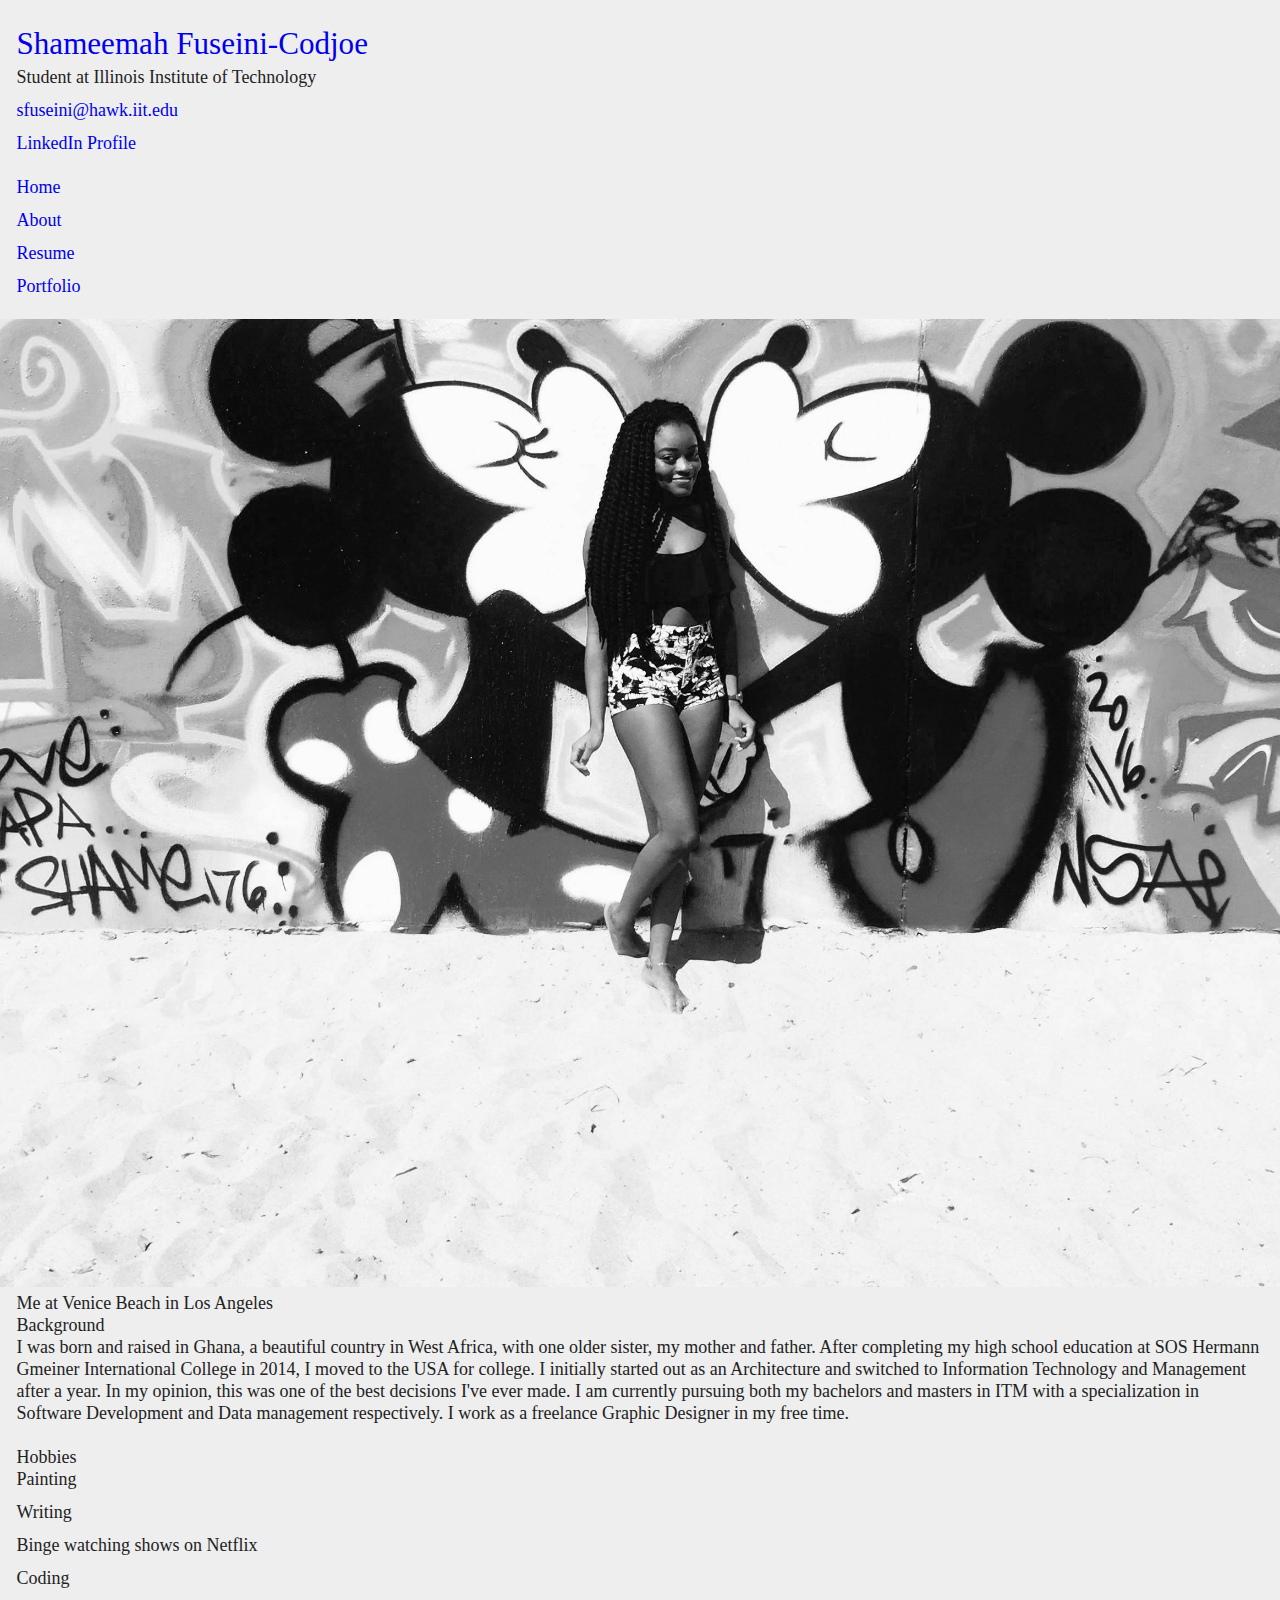
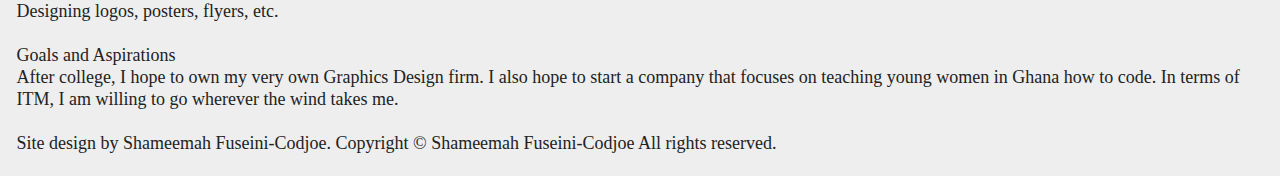
==== about/index.html @ 7e0b6be2 "Included <a> element on h1 elelement and added div for entire page" ====
<!DOCTYPE html>
<html lang="en">
  <head>
    <title>About</title>
    <meta charset="utf-8" />
    <meta name="viewport" content="width=device-width,initial-scale=1.0,shrink-to-fit=no" />
    <link rel="stylesheet" media="screen" href="/css/screen.css" />
  </head>
  
  <body>
    <div id="page">
      <header class="header">
        <!-- Contact info -->
        <section class="h-card">
          <h1 class="p-name"><a href="/index.html">Shameemah Fuseini-Codjoe</a></h1>
          <ul class="contact-information">
            <li id="school">Student at Illinois Institute of Technology</li>
            <li class="u-email"><a href="mailto:sfuseini@hawk.iit.edu">sfuseini@hawk.iit.edu</a></li>
            <li class="u-url"><a href="https://www.linkedin.com/in/shameemah-fuseini-codjoe">LinkedIn Profile</a></li>
          </ul>
        </section>
        <!-- Nav Bar -->
        <nav id="navbar">
          <ul>
            <li><a href="/about">Home</a></li>
            <li><a href="/about">About</a></li>
            <li><a href="/resume">Resume</a></li>
            <li><a href="/portfolio">Portfolio</a></li>
          </ul>
        </nav>
      </header>
        
      <main class="main">
        <figure id="mypicture">
          <img src="../img/shameemah-2345-30.jpg" alt="Shameemah Fuseini-Codjoe" />
          <figcaption>Me at Venice Beach in Los Angeles</figcaption>
        </figure>
  
        <section class="background">
          <h2>Background</h2>
          <p>
          I was born and raised in Ghana, a beautiful country in West Africa, with one older
          sister, my mother and father. After completing my high school education at SOS 
          Hermann Gmeiner International College in 2014, I moved to the USA for college. I 
          initially started out as an Architecture and switched to Information Technology 
          and Management after a year. In my opinion, this was one of the best decisions I've 
          ever made. I am currently pursuing both my bachelors and masters in ITM with a 
          specialization in Software Development and Data management respectively. I
          work as a freelance Graphic Designer in my free time. 
          </p>
        </section>
      
        <section class="hobbies">
          <h2>Hobbies</h2>
          <ul class="hobbylist">
            <li>Painting</li>
            <li>Writing</li>
            <li>Binge watching shows on Netflix</li>
            <li>Coding</li>
            <li>Designing logos, posters, flyers, etc.</li>
          </ul>
        </section>
    
        <section class="goals">
          <h2>Goals and Aspirations</h2>
          <p>
          After college, I hope to own my very own Graphics Design firm. I also hope to start
          a company that focuses on teaching young women in Ghana how to code. In terms of ITM,
          I am willing to go wherever the wind takes me.
          </p>
        </section>
      </main>
    
      <footer class="footer">
        Site design by Shameemah Fuseini-Codjoe.
        Copyright © Shameemah Fuseini-Codjoe All rights reserved.
      </footer>
    </div>
  </body>
</html>
---- css/screen.css ----
/* http://meyerweb.com/eric/tools/css/reset/
   v2.0 | 20110126
   License: none (public domain)
*/
/* stylelint-disable */
a,abbr,acronym,address,applet,article,aside,audio,b,big,blockquote,body,canvas,caption,center,cite,code,dd,del,details,dfn,div,dl,dt,em,embed,fieldset,figcaption,figure,footer,form,h1,h2,h3,h4,h5,h6,header,hgroup,html,i,iframe,img,ins,kbd,label,legend,li,mark,menu,nav,object,ol,output,p,pre,q,ruby,s,samp,section,small,span,strike,strong,sub,summary,sup,table,tbody,td,tfoot,th,thead,time,tr,tt,u,ul,var,video{margin:0;padding:0;border:0;font:inherit;vertical-align:baseline}article,aside,details,figcaption,figure,footer,header,hgroup,main,menu,nav,section{display:block}html{line-height:1}body{line-height:inherit}ol,ul{list-style:none}blockquote,q{quotes:none}blockquote:after,blockquote:before,q:after,q:before{content:'';content:none}table{border-collapse:collapse;border-spacing:0}
/* stylelint-enable */

/* ===== BASE STYLES ===== */

/* Setting type to a minor third modular scale - 4:3
http://www.modularscale.com/?18&px&1.2&web&text */

html {
  font-size: 1.125em;  /* 18px */
  line-height: 1.222em;  /* 22px @ 18px = 1.2222 */
  color: #222;
  background-color: #EEE;
  padding: 1.222em 0.916em; /* 16.5px */
}

h1 {
  font-size: 1.728em; /*31.104px/18px */
  line-height: 1.415em;  /* 44px @ 31.104px = 1.415em */
}

p,
ul {
  padding-bottom: 1.222em;  /* 22px */
}

li {
  padding-bottom: 0.611em; /* 11px @ 18px */
}

li:last-child {
  padding-bottom: 0;
}

a {
  text-decoration: none;
}

img {
  max-width: 100%;
}

/* ===== LAYOUT STYLES ===== */
#mypicture {
  margin-left: -1.222em;
  margin-right: -1.222em;
}

#mypicture figcaption {
  padding-left: 1.222em;
  padding-right: 1.222em;
}

/* ===== MODULAR STYLES ===== */
#mypicture {
  display: block;
}


/* ===== STATE STYLES ===== */
@media screen and (min-width: 545px) {

}
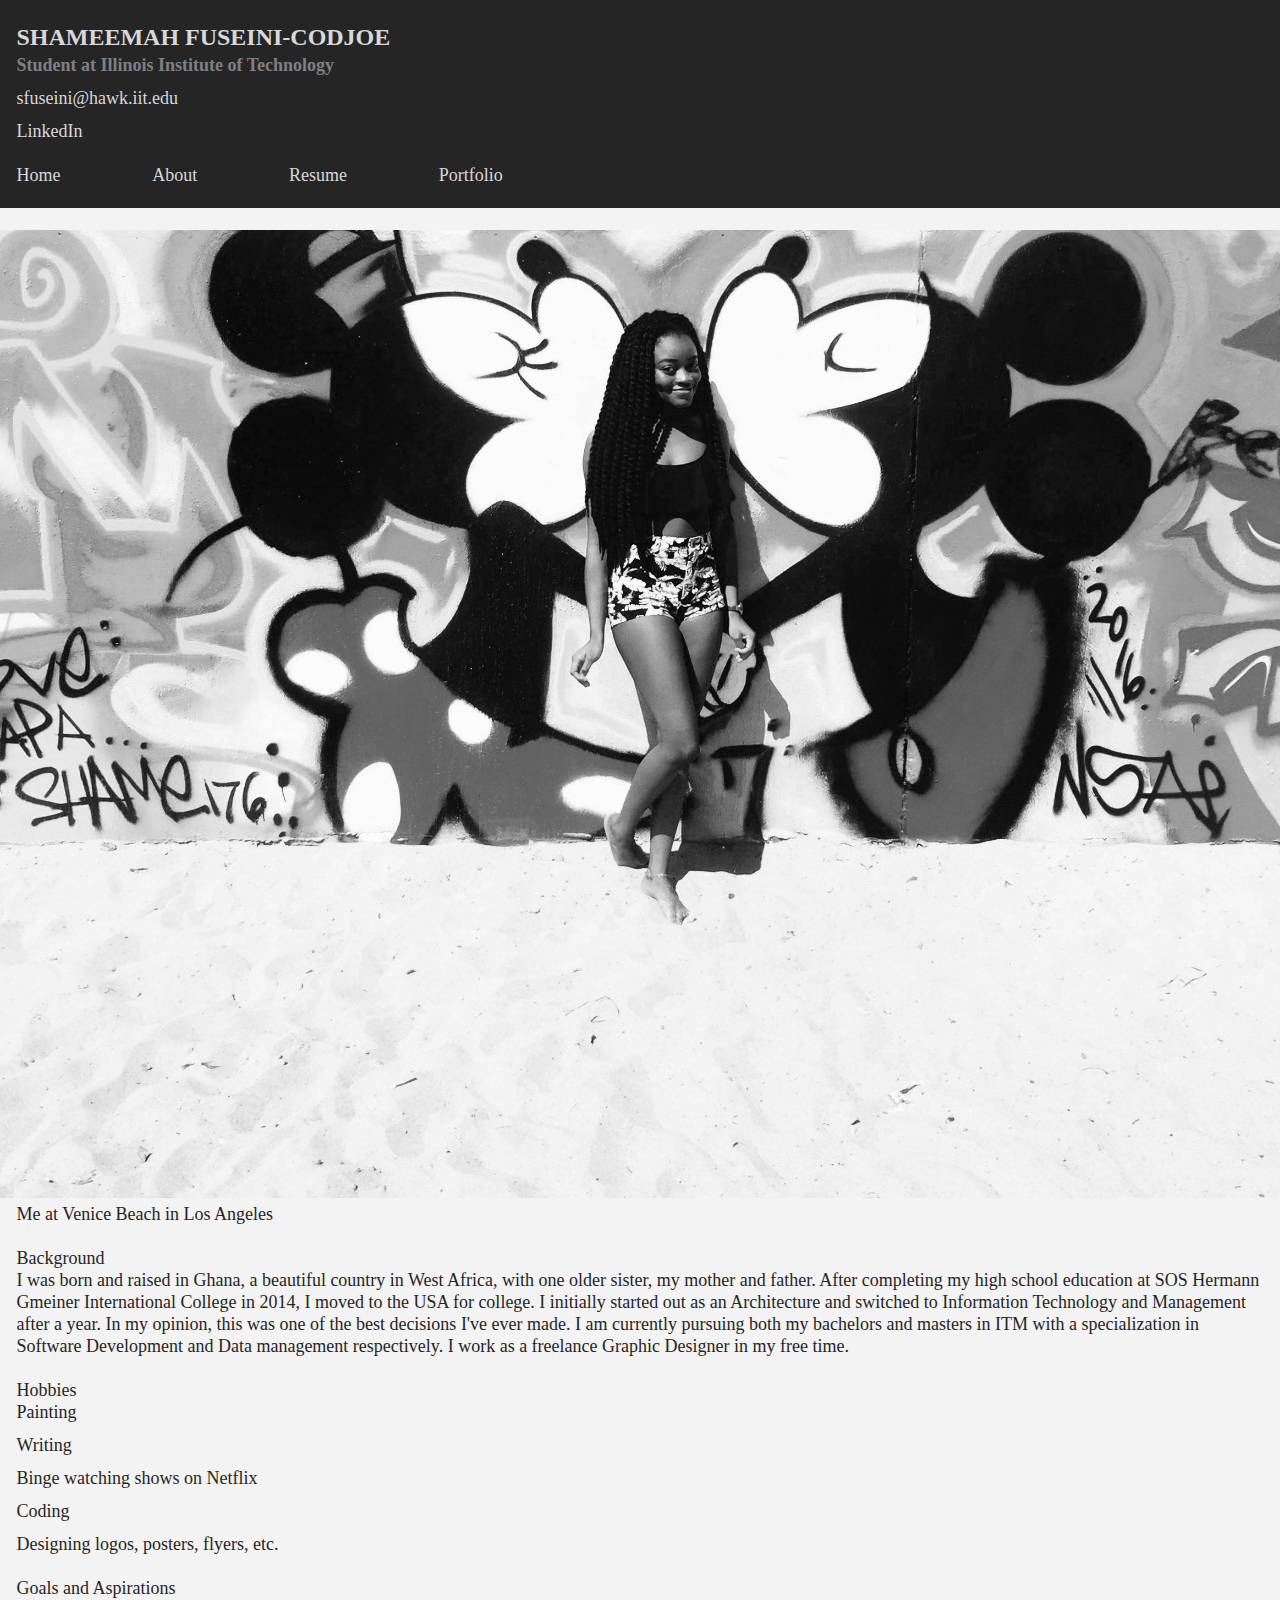
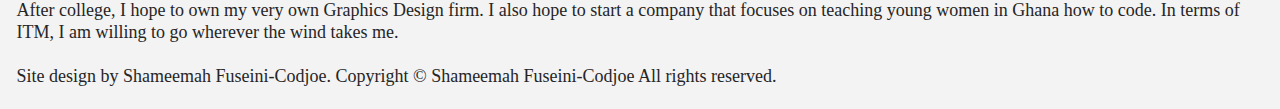
==== commit b589966e: "Changed linkedin label" ====
--- a/about/index.html
+++ b/about/index.html
@@ -16,14 +16,14 @@
           <ul class="contact-information">
             <li id="school">Student at Illinois Institute of Technology</li>
             <li class="u-email"><a href="mailto:sfuseini@hawk.iit.edu">sfuseini@hawk.iit.edu</a></li>
-            <li class="u-url"><a href="https://www.linkedin.com/in/shameemah-fuseini-codjoe">LinkedIn Profile</a></li>
+            <li class="u-url"><a href="https://www.linkedin.com/in/shameemah-fuseini-codjoe">LinkedIn</a></li>
           </ul>
         </section>
         <!-- Nav Bar -->
         <nav id="navbar">
           <ul>
             <li><a href="/about">Home</a></li>
-            <li><a href="/about">About</a></li>
+            <li id="active"><a href="/about">About</a></li>
             <li><a href="/resume">Resume</a></li>
             <li><a href="/portfolio">Portfolio</a></li>
           </ul>
--- a/css/screen.css
+++ b/css/screen.css
@@ -14,14 +14,16 @@
 html {
   font-size: 1.125em;  /* 18px */
   line-height: 1.222em;  /* 22px @ 18px = 1.2222 */
-  color: #222;
-  background-color: #EEE;
-  padding: 1.222em 0.916em; /* 16.5px */
+  color: #262526;
+  background-color: #f3f3f3;
+  font-family: "Calibri", sanserif;
 }
 
 h1 {
-  font-size: 1.728em; /*31.104px/18px */
-  line-height: 1.415em;  /* 44px @ 31.104px = 1.415em */
+  font-size: 1.333em; /*23.994px/18px */
+  line-height: 1.333em;  /* 31.984 @ 23.994px */
+  text-transform: uppercase;
+  font-weight: bold;
 }
 
 p,
@@ -39,13 +41,26 @@
 
 a {
   text-decoration: none;
+  color: #d7d8da;
 }
 
 img {
   max-width: 100%;
 }
 
+header {
+  background-color: #262526;
+}
+
+figure {
+  padding: 1.222em 0;
+}
+
+
 /* ===== LAYOUT STYLES ===== */
+#page {
+  padding: 1.222em 0.916em; /* 16.5px */
+}
 #mypicture {
   margin-left: -1.222em;
   margin-right: -1.222em;
@@ -56,9 +71,41 @@
   padding-right: 1.222em;
 }
 
+header {
+  margin: 0 -1.222em;
+  margin-top: -1.222em;
+  padding: 1.222em;
+  padding-bottom: 0;
+}
+
 /* ===== MODULAR STYLES ===== */
 #mypicture {
   display: block;
+}
+
+h1 a {
+  color: #d7d8da;
+}
+
+header li {
+  color: #7f8084;
+}
+
+#school {
+  font-weight: bold;
+}
+
+a:hover {
+  color: #f3f3f3;
+}
+
+#navbar ul li {
+  display: inline;
+  padding-right: 7%;
+}
+
+#navbar ul li:last-child {
+  padding-right:0;
 }
 
 
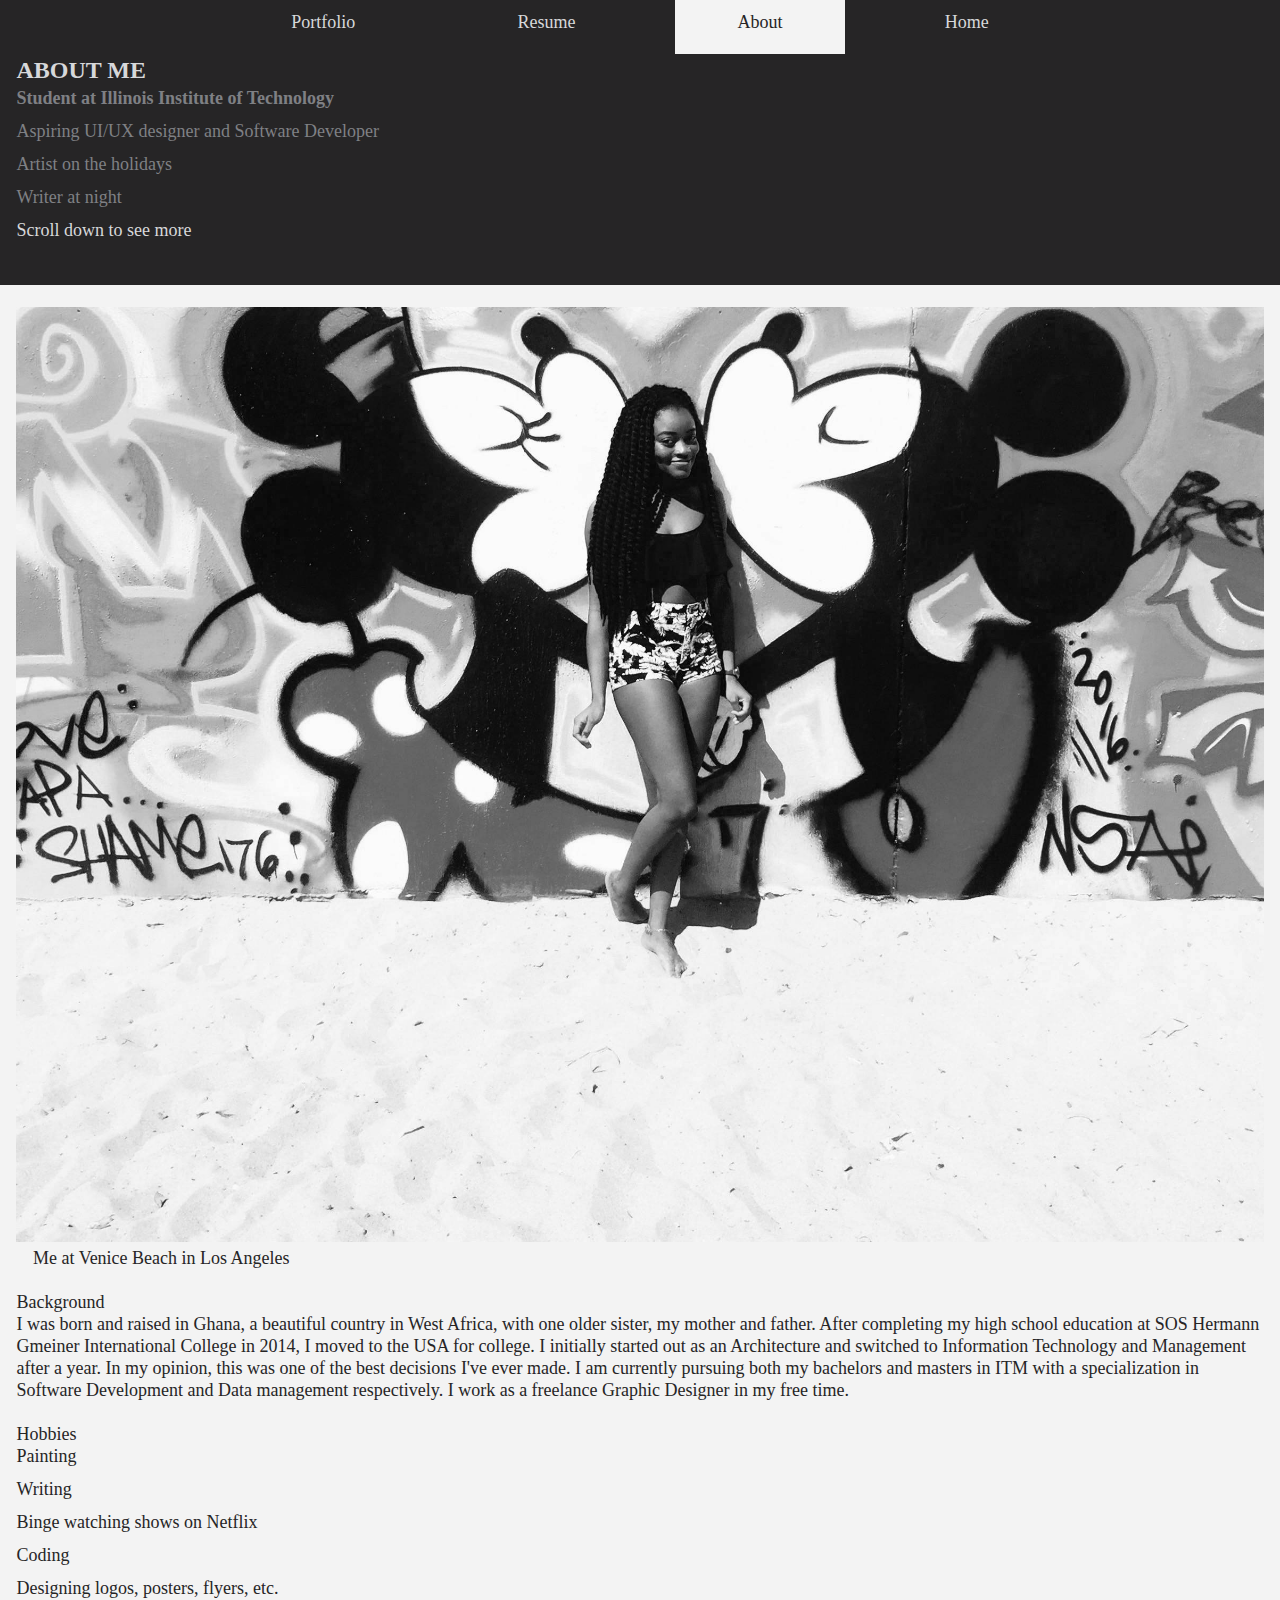
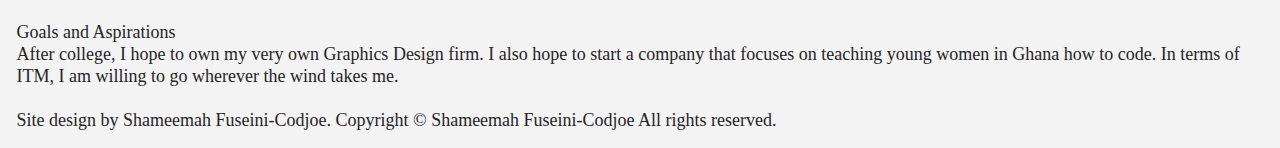
==== commit 29a06f02: "Included anchor tag for scroll and added IDs and classes" ====
--- a/about/index.html
+++ b/about/index.html
@@ -10,29 +10,31 @@
   <body>
     <div id="page">
       <header class="header">
+      <!-- Nav Bar -->
+        <nav id="navbar">
+          <ul>
+          	<li><a href="/portfolio">Portfolio</a></li>
+          	<li><a href="/resume">Resume</a></li>
+          	<li id="active"><a href="/about">About</a></li>
+            <li><a href="/about">Home</a></li>
+          </ul>
+        </nav>
         <!-- Contact info -->
-        <section class="h-card">
-          <h1 class="p-name"><a href="/index.html">Shameemah Fuseini-Codjoe</a></h1>
-          <ul class="contact-information">
+        <section class="bio">
+          <h1><a href="/about">About Me</a></h1>
+          <ul class="shortbio">
             <li id="school">Student at Illinois Institute of Technology</li>
-            <li class="u-email"><a href="mailto:sfuseini@hawk.iit.edu">sfuseini@hawk.iit.edu</a></li>
-            <li class="u-url"><a href="https://www.linkedin.com/in/shameemah-fuseini-codjoe">LinkedIn</a></li>
+            <li class="summary">Aspiring UI/UX designer and Software Developer</li>
+            <li class="summary">Artist on the holidays</li>
+            <li class="summary">Writer at night</li>
+            <li id="scroll"><a href="#scrolldown">Scroll down to see more</a></li>
           </ul>
         </section>
-        <!-- Nav Bar -->
-        <nav id="navbar">
-          <ul>
-            <li><a href="/about">Home</a></li>
-            <li id="active"><a href="/about">About</a></li>
-            <li><a href="/resume">Resume</a></li>
-            <li><a href="/portfolio">Portfolio</a></li>
-          </ul>
-        </nav>
       </header>
         
       <main class="main">
         <figure id="mypicture">
-          <img src="../img/shameemah-2345-30.jpg" alt="Shameemah Fuseini-Codjoe" />
+          <img id="scrolldown" src="../img/shameemah-2345-30.jpg" alt="Shameemah Fuseini-Codjoe" />
           <figcaption>Me at Venice Beach in Los Angeles</figcaption>
         </figure>
   
--- a/css/screen.css
+++ b/css/screen.css
@@ -16,7 +16,7 @@
   line-height: 1.222em;  /* 22px @ 18px = 1.2222 */
   color: #262526;
   background-color: #f3f3f3;
-  font-family: "Calibri", sanserif;
+  font-family: Tahoma, sanserif;
 }
 
 h1 {
@@ -35,9 +35,6 @@
   padding-bottom: 0.611em; /* 11px @ 18px */
 }
 
-li:last-child {
-  padding-bottom: 0;
-}
 
 a {
   text-decoration: none;
@@ -61,20 +58,21 @@
 #page {
   padding: 1.222em 0.916em; /* 16.5px */
 }
+
 #mypicture {
-  margin-left: -1.222em;
-  margin-right: -1.222em;
+  margin-left: -0.916em;
+  margin-right: -0.916em;
 }
 
 #mypicture figcaption {
-  padding-left: 1.222em;
-  padding-right: 1.222em;
+  padding-left: 0.916em;
+  padding-right: 0.916em;
 }
 
 header {
-  margin: 0 -1.222em;
+  margin: 0 -0.916em;
   margin-top: -1.222em;
-  padding: 1.222em;
+  padding: 0.916em;
   padding-bottom: 0;
 }
 
@@ -83,13 +81,18 @@
   display: block;
 }
 
-h1 a {
-  color: #d7d8da;
-}
-
 header li {
   color: #7f8084;
 }
+
+li:last-child {
+  padding-bottom: 0;
+}
+
+header li:last-child {
+  margin-bottom: 1.22em;;
+}
+
 
 #school {
   font-weight: bold;
@@ -100,16 +103,45 @@
 }
 
 #navbar ul li {
-  display: inline;
-  padding-right: 7%;
+  display: block;
+  padding: 0.916em;
+  margin: -0.916em;
 }
 
-#navbar ul li:last-child {
-  padding-right:0;
+#active {
+  background-color: #d7d8da;
 }
 
+#active a {
+  color: #262526;
+}
 
 /* ===== STATE STYLES ===== */
-@media screen and (min-width: 545px) {
+@media screen and (min-width: 768px) {
+  #page {
+    padding: 0.916em;
+  }
 
+  header {
+    padding-bottom: -1.222em;
+  }
+
+  #mypicture {
+    padding-left: 0.916em;
+    padding-right: 0.916em;
+  }
+
+  #navbar ul {
+    text-align: center;
+  }
+
+  #navbar ul li {
+    display: inline;
+    padding: 1.222em 5%;
+    margin: 0.916em;
+  }
+
+  #active {
+    background-color: #f3f3f3;
+  }
 }
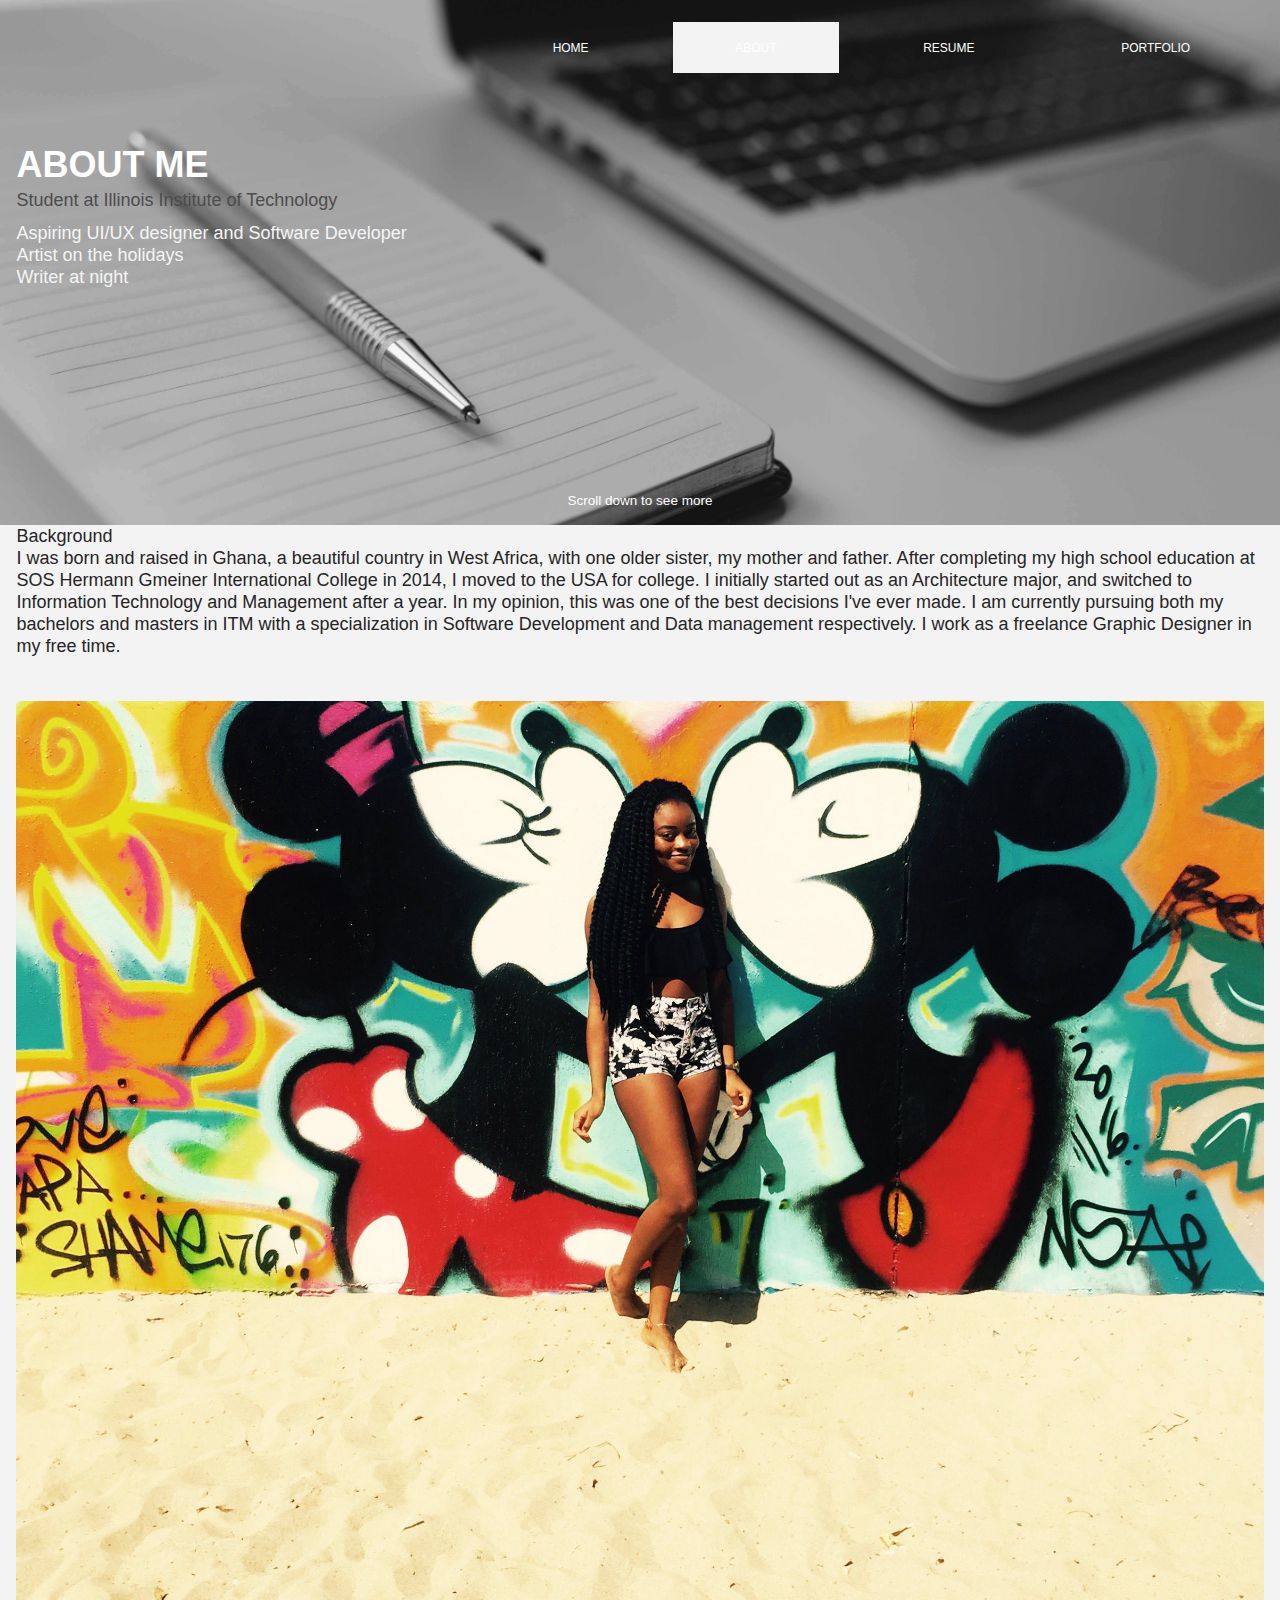
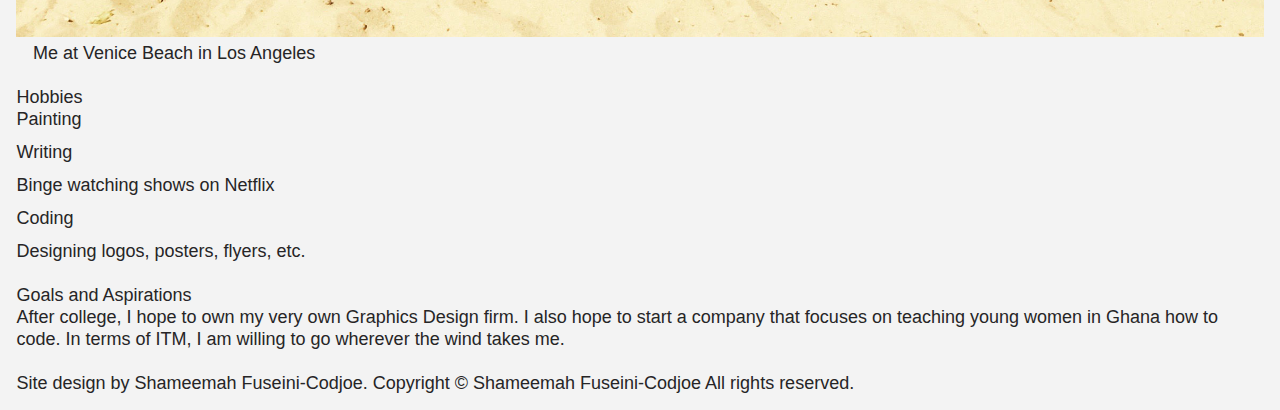
==== commit aab28d14: "Made some structural changes to text" ====
--- a/about/index.html
+++ b/about/index.html
@@ -1,7 +1,7 @@
 <!DOCTYPE html>
 <html lang="en">
   <head>
-    <title>About</title>
+    <title>Shameemah: About</title>
     <meta charset="utf-8" />
     <meta name="viewport" content="width=device-width,initial-scale=1.0,shrink-to-fit=no" />
     <link rel="stylesheet" media="screen" href="/css/screen.css" />
@@ -32,25 +32,25 @@
         </section>
       </header>
         
-      <main class="main">
-        <figure id="mypicture">
-          <img id="scrolldown" src="../img/shameemah-2345-30.jpg" alt="Shameemah Fuseini-Codjoe" />
-          <figcaption>Me at Venice Beach in Los Angeles</figcaption>
-        </figure>
-  
+      <main id="scrolldown" class="main">
         <section class="background">
           <h2>Background</h2>
           <p>
           I was born and raised in Ghana, a beautiful country in West Africa, with one older
           sister, my mother and father. After completing my high school education at SOS 
           Hermann Gmeiner International College in 2014, I moved to the USA for college. I 
-          initially started out as an Architecture and switched to Information Technology 
+          initially started out as an Architecture major, and switched to Information Technology 
           and Management after a year. In my opinion, this was one of the best decisions I've 
           ever made. I am currently pursuing both my bachelors and masters in ITM with a 
           specialization in Software Development and Data management respectively. I
           work as a freelance Graphic Designer in my free time. 
           </p>
         </section>
+        
+        <figure id="mypicture">
+          <img src="../img/me-2345-20.jpg" alt="Shameemah Fuseini-Codjoe" />
+          <figcaption>Me at Venice Beach in Los Angeles</figcaption>
+        </figure>
       
         <section class="hobbies">
           <h2>Hobbies</h2>
--- a/css/screen.css
+++ b/css/screen.css
@@ -16,14 +16,15 @@
   line-height: 1.222em;  /* 22px @ 18px = 1.2222 */
   color: #262526;
   background-color: #f3f3f3;
-  font-family: Tahoma, sanserif;
+  font-family: Gotham, sans-serif;
+  font-weight: 100;
 }
 
 h1 {
-  font-size: 1.333em; /*23.994px/18px */
+  font-size: 2em; /*23.994px/18px */
   line-height: 1.333em;  /* 31.984 @ 23.994px */
   text-transform: uppercase;
-  font-weight: bold;
+  font-weight: 550;
 }
 
 p,
@@ -38,7 +39,7 @@
 
 a {
   text-decoration: none;
-  color: #d7d8da;
+  color: #fff;
 }
 
 img {
@@ -46,7 +47,10 @@
 }
 
 header {
-  background-color: #262526;
+  background: url(../img/headerphoto-5472-50.jpg) #262526;
+  background-size: auto 100%;
+  background-repeat: no-repeat;
+  text-align: left;
 }
 
 figure {
@@ -73,7 +77,16 @@
   margin: 0 -0.916em;
   margin-top: -1.222em;
   padding: 0.916em;
-  padding-bottom: 0;
+  padding-bottom: 4em;
+}
+
+#navbar ul li {
+  display: inline;
+  float: right;
+  padding: 0.916em;
+  padding-left: 1.832em;
+  margin: -0.458em;
+  font-size: 0.6666em; /* 12px @ 18px */
 }
 
 /* ===== MODULAR STYLES ===== */
@@ -82,7 +95,7 @@
 }
 
 header li {
-  color: #7f8084;
+  color: #f5f5f5;
 }
 
 li:last-child {
@@ -95,29 +108,45 @@
 
 
 #school {
-  font-weight: bold;
+  color: #4c4c4c;
 }
 
-a:hover {
-  color: #f3f3f3;
+nav a:hover {
+  color: #000;
+  text-decoration: underline;
+  
 }
 
 #navbar ul li {
-  display: block;
-  padding: 0.916em;
-  margin: -0.916em;
+  text-transform: uppercase;
 }
 
-#active {
-  background-color: #d7d8da;
+.bio {
+  padding-top: 6em;
 }
 
-#active a {
-  color: #262526;
+.summary {
+  margin-bottom: -0.611em;
+}
+
+#scroll {
+  padding-top: 15em;
+  margin-bottom: -6em;
+  font-size: 0.75em;
+  text-align: center;
 }
 
 /* ===== STATE STYLES ===== */
+@media screen and (min-width: 703px) {
+  header {
+    background-size: 100% 100%;
+  }
+}
 @media screen and (min-width: 768px) {
+  header {
+    background-size: 100% auto;
+  }
+  
   #page {
     padding: 0.916em;
   }
@@ -144,4 +173,4 @@
   #active {
     background-color: #f3f3f3;
   }
-}
+}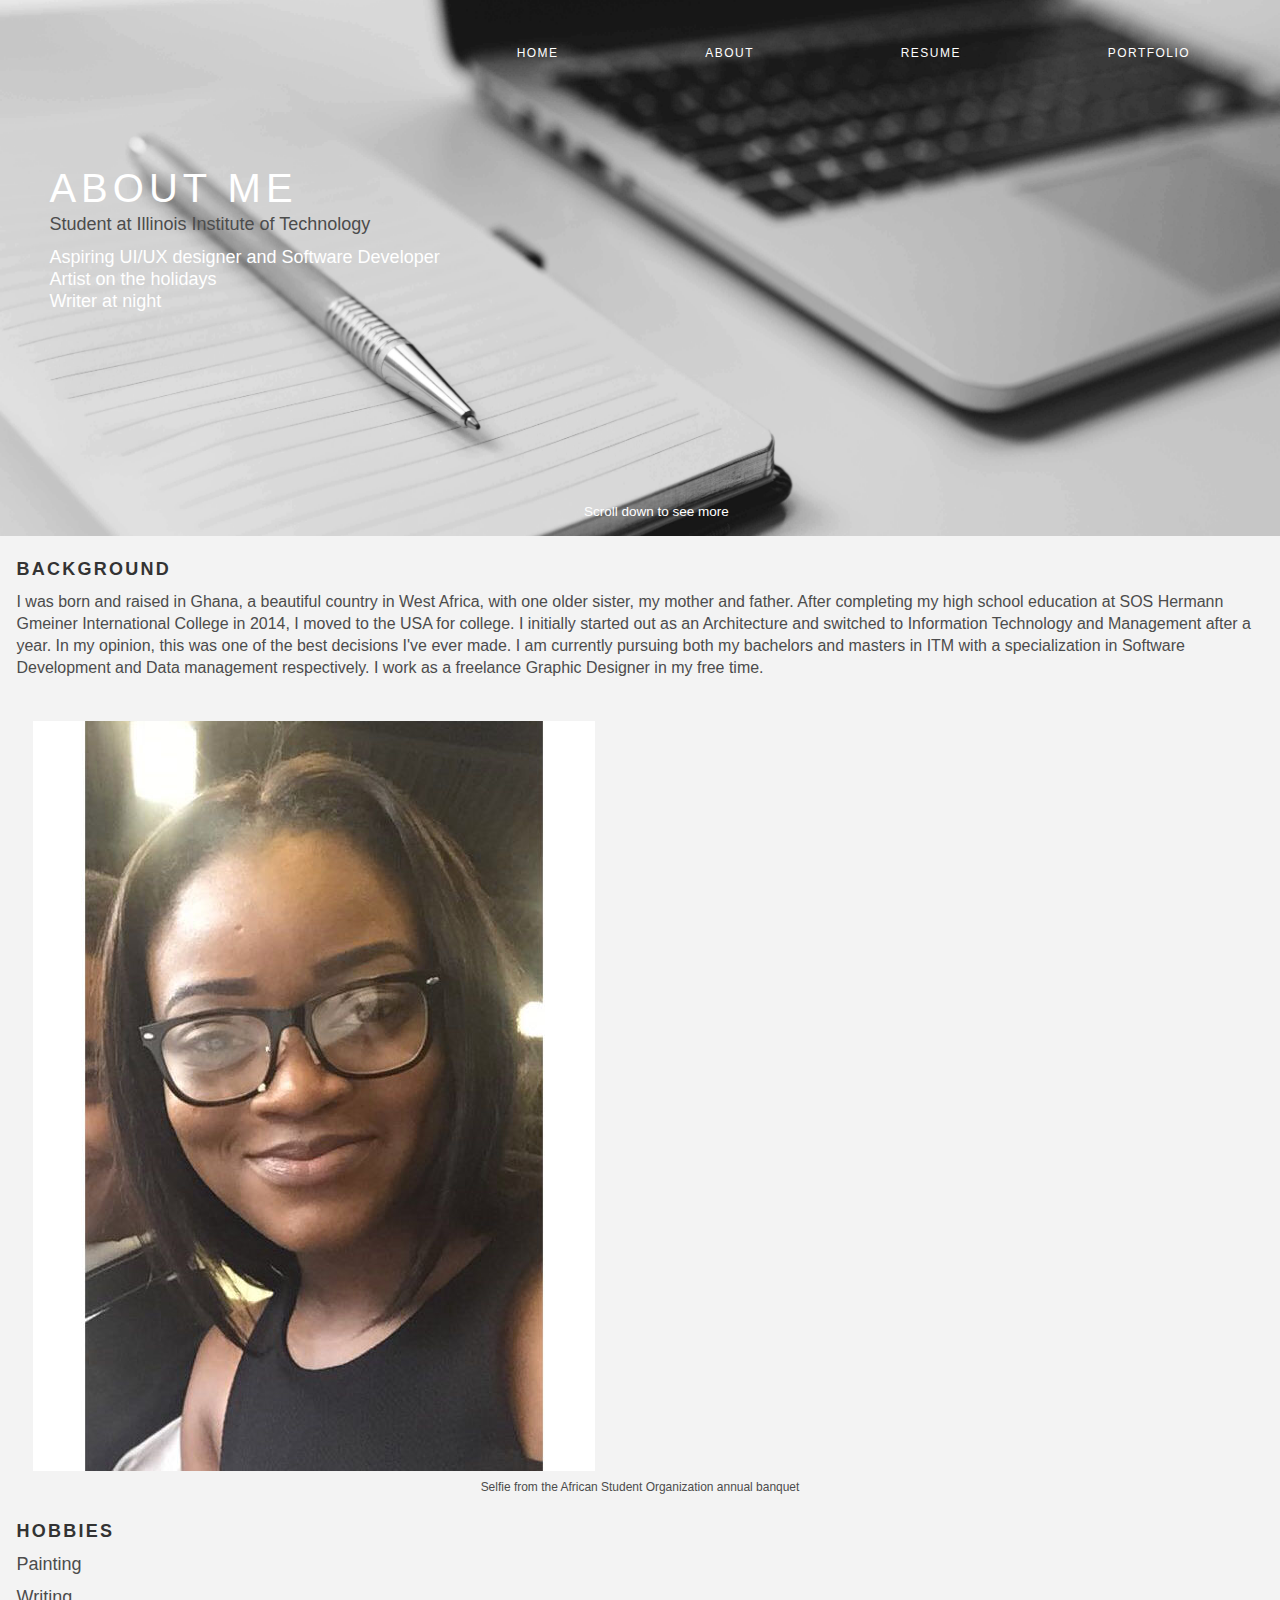
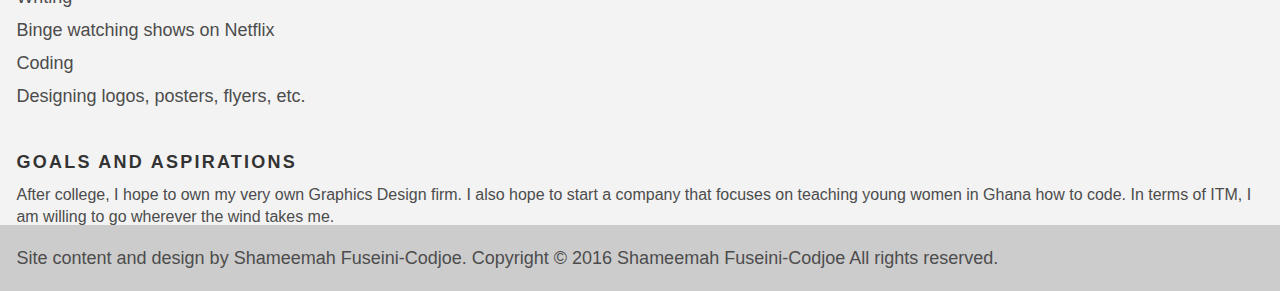
==== commit 431f84ae: "Changed photo" ====
--- a/about/index.html
+++ b/about/index.html
@@ -16,7 +16,7 @@
           	<li><a href="/portfolio">Portfolio</a></li>
           	<li><a href="/resume">Resume</a></li>
           	<li id="active"><a href="/about">About</a></li>
-            <li><a href="/about">Home</a></li>
+            <li><a href="/index.html">Home</a></li>
           </ul>
         </nav>
         <!-- Contact info -->
@@ -39,7 +39,7 @@
           I was born and raised in Ghana, a beautiful country in West Africa, with one older
           sister, my mother and father. After completing my high school education at SOS 
           Hermann Gmeiner International College in 2014, I moved to the USA for college. I 
-          initially started out as an Architecture major, and switched to Information Technology 
+          initially started out as an Architecture and switched to Information Technology 
           and Management after a year. In my opinion, this was one of the best decisions I've 
           ever made. I am currently pursuing both my bachelors and masters in ITM with a 
           specialization in Software Development and Data management respectively. I
@@ -48,8 +48,8 @@
         </section>
         
         <figure id="mypicture">
-          <img src="../img/me-2345-20.jpg" alt="Shameemah Fuseini-Codjoe" />
-          <figcaption>Me at Venice Beach in Los Angeles</figcaption>
+          <img src="../img/professional-750-0.jpg" alt="Shameemah Fuseini-Codjoe" />
+          <figcaption>Selfie from the African Student Organization annual banquet</figcaption>
         </figure>
       
         <section class="hobbies">
@@ -74,8 +74,8 @@
       </main>
     
       <footer class="footer">
-        Site design by Shameemah Fuseini-Codjoe.
-        Copyright © Shameemah Fuseini-Codjoe All rights reserved.
+        Site content and design by Shameemah Fuseini-Codjoe.
+        Copyright © 2016 Shameemah Fuseini-Codjoe All rights reserved.
       </footer>
     </div>
   </body>
--- a/css/screen.css
+++ b/css/screen.css
@@ -14,17 +14,34 @@
 html {
   font-size: 1.125em;  /* 18px */
   line-height: 1.222em;  /* 22px @ 18px = 1.2222 */
-  color: #262526;
+  color: #4c4c4c;
   background-color: #f3f3f3;
   font-family: Gotham, sans-serif;
   font-weight: 100;
 }
 
 h1 {
-  font-size: 2em; /*23.994px/18px */
-  line-height: 1.333em;  /* 31.984 @ 23.994px */
+  font-size: 2em; /*36px/18px */
+  line-height: 1.222em;  /* 44 @ 36px */
+  letter-spacing: 0.125em;
   text-transform: uppercase;
-  font-weight: 550;
+  font-weight: 500;
+}
+
+h2 {
+  padding: 0.611em 0;
+  letter-spacing: 0.125em;
+  text-transform: uppercase;
+  font-weight: 600;
+  color: #333333;
+}
+
+p {
+  font-size: 0.888em;
+}
+
+h2:first-child {
+  padding-top: 1.222em;
 }
 
 p,
@@ -48,29 +65,32 @@
 
 header {
   background: url(../img/headerphoto-5472-50.jpg) #262526;
-  background-size: auto 100%;
+  background-size: cover;
+  -webkit-background-size: cover;
+  -moz-background-size: cover;
+  -o-background-size: cover;
   background-repeat: no-repeat;
   text-align: left;
 }
 
 figure {
-  padding: 1.222em 0;
+  padding-top: 1.222em;
 }
 
+footer {
+  margin: -1.222em -0.916em;
+  padding: 1.222em 0.916em;
+  background-color: #cccccc;
+}
 
 /* ===== LAYOUT STYLES ===== */
 #page {
   padding: 1.222em 0.916em; /* 16.5px */
 }
 
-#mypicture {
-  margin-left: -0.916em;
-  margin-right: -0.916em;
-}
-
 #mypicture figcaption {
-  padding-left: 0.916em;
-  padding-right: 0.916em;
+  text-align: center;
+  font-size: 0.666em;
 }
 
 header {
@@ -112,17 +132,17 @@
 }
 
 nav a:hover {
-  color: #000;
   text-decoration: underline;
   
 }
 
 #navbar ul li {
   text-transform: uppercase;
+  letter-spacing: 0.125em;
 }
 
 .bio {
-  padding-top: 6em;
+  padding-top: 7em;
 }
 
 .summary {
@@ -130,29 +150,32 @@
 }
 
 #scroll {
-  padding-top: 15em;
+  padding-top: 14em;
   margin-bottom: -6em;
   font-size: 0.75em;
   text-align: center;
 }
 
 /* ===== STATE STYLES ===== */
-@media screen and (min-width: 703px) {
-  header {
-    background-size: 100% 100%;
-  }
-}
 @media screen and (min-width: 768px) {
-  header {
-    background-size: 100% auto;
-  }
-  
-  #page {
-    padding: 0.916em;
-  }
 
   header {
     padding-bottom: -1.222em;
+    background: url(../img/headerphoto-5472-50-brighter.jpg) #262526;
+    background-size: cover;
+    -webkit-background-size: cover;
+    -moz-background-size: cover;
+    -o-background-size: cover;
+    background-repeat: no-repeat;
+  }
+  
+  h1 {
+    font-size: 2.222em;
+  }
+  
+  .bio {
+  padding-left: 1.832em;
+  padding-top: 7em;
   }
 
   #mypicture {
@@ -160,17 +183,12 @@
     padding-right: 0.916em;
   }
 
-  #navbar ul {
-    text-align: center;
-  }
-
   #navbar ul li {
-    display: inline;
     padding: 1.222em 5%;
     margin: 0.916em;
   }
 
-  #active {
-    background-color: #f3f3f3;
+  header li {
+    color: #ffffff;
   }
 }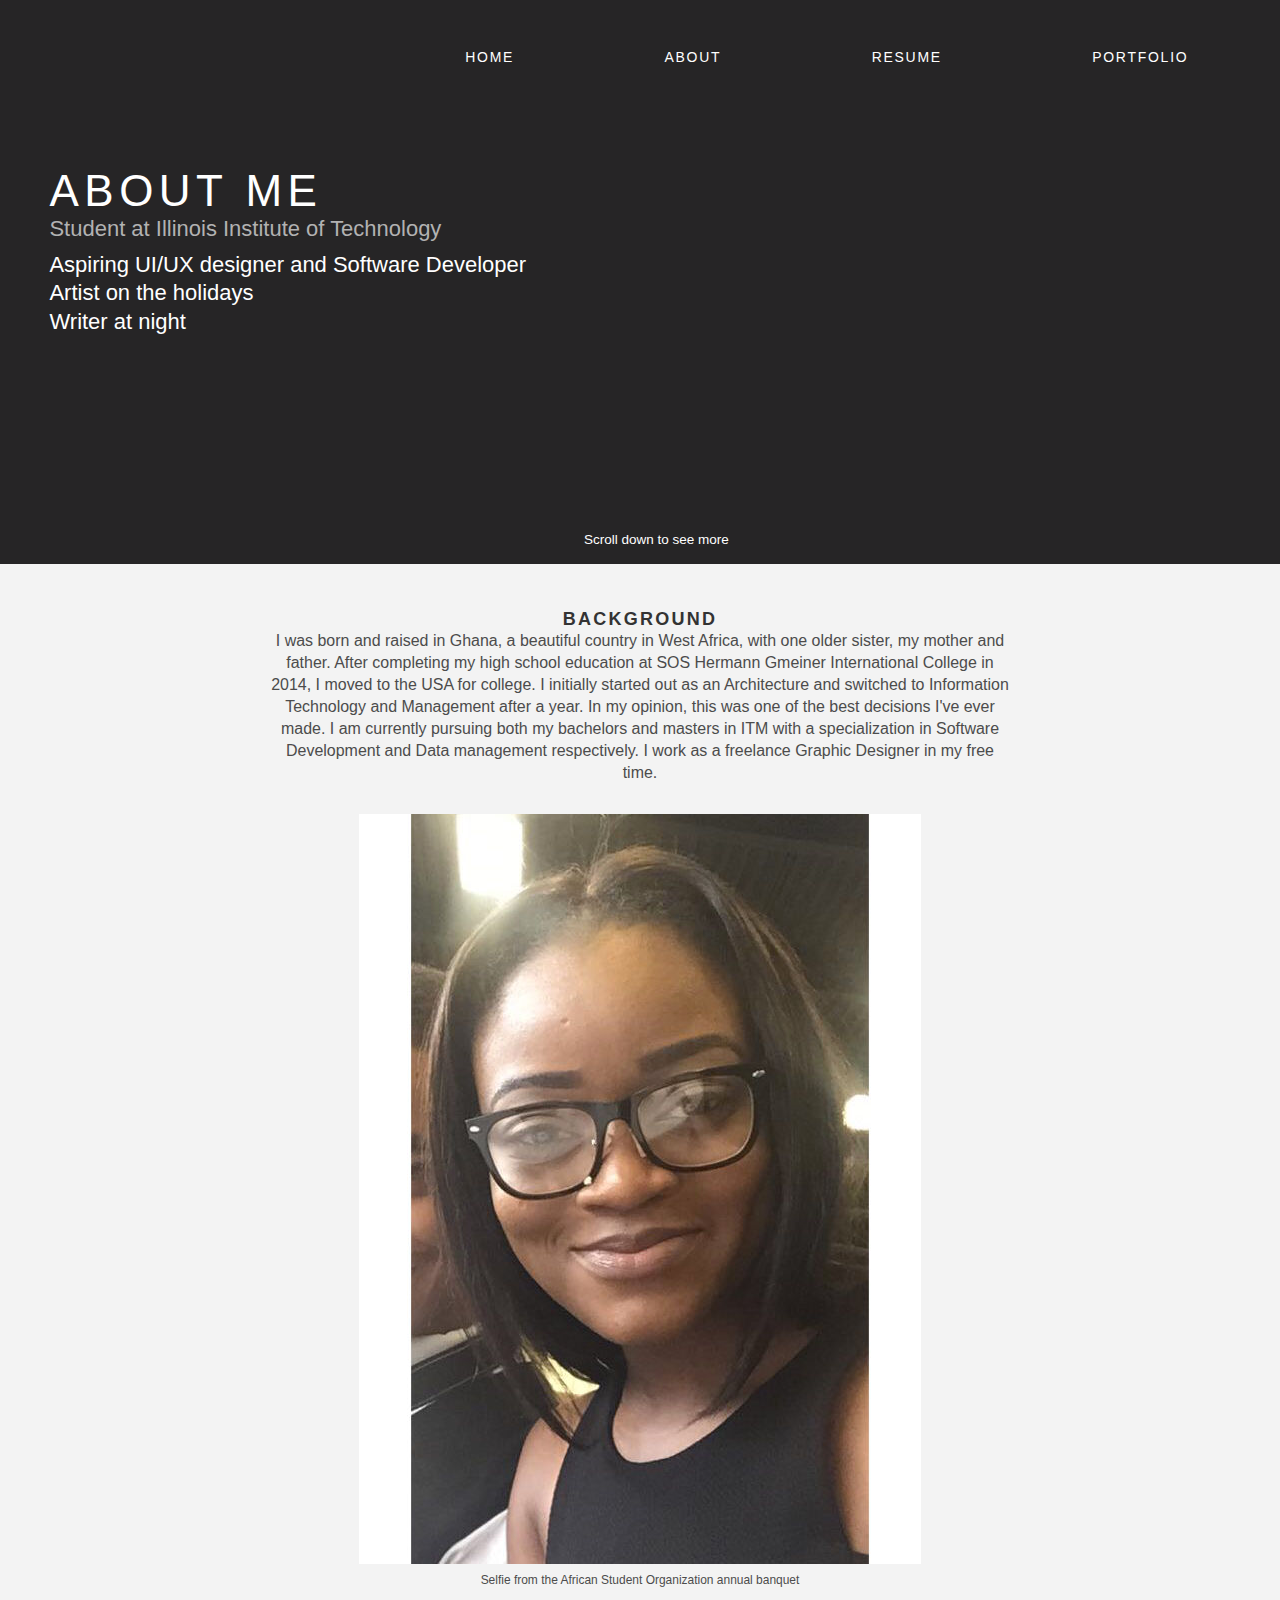
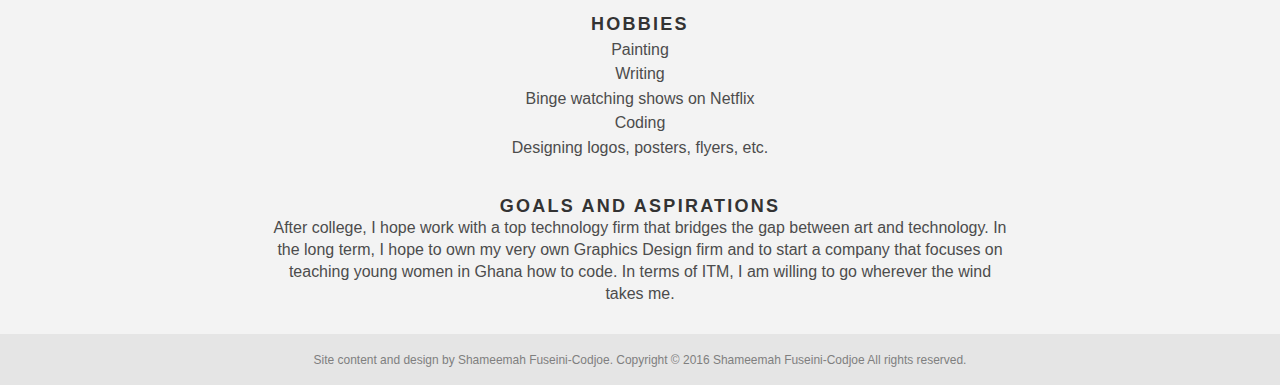
==== commit 03d78765: "Fixed tabbing issues" ====
--- a/about/index.html
+++ b/about/index.html
@@ -66,7 +66,7 @@
         <section class="goals">
           <h2>Goals and Aspirations</h2>
           <p>
-          After college, I hope to own my very own Graphics Design firm. I also hope to start
+          After college, I hope work with a top technology firm that bridges the gap between art and technology. In the long term, I hope to own my very own Graphics Design firm and to start
           a company that focuses on teaching young women in Ghana how to code. In terms of ITM,
           I am willing to go wherever the wind takes me.
           </p>
--- a/css/screen.css
+++ b/css/screen.css
@@ -29,7 +29,7 @@
 }
 
 h2 {
-  padding: 0.611em 0;
+  padding-top: 0.611em;
   letter-spacing: 0.125em;
   text-transform: uppercase;
   font-weight: 600;
@@ -64,7 +64,7 @@
 }
 
 header {
-  background: url(../img/headerphoto-5472-50.jpg) #262526;
+  background: url(../img/headerphoto1-3284-30.jpg) #262526;
   background-size: cover;
   -webkit-background-size: cover;
   -moz-background-size: cover;
@@ -74,13 +74,15 @@
 }
 
 figure {
-  padding-top: 1.222em;
+  padding-top: 0.6111em;
 }
 
 footer {
-  margin: -1.222em -0.916em;
+  margin: -2em -1.4em;
   padding: 1.222em 0.916em;
-  background-color: #cccccc;
+  background-color: #e5e5e5;
+  color: #7f7f7f;
+  font-size: 0.666em;
 }
 
 /* ===== LAYOUT STYLES ===== */
@@ -106,7 +108,11 @@
   padding: 0.916em;
   padding-left: 1.832em;
   margin: -0.458em;
-  font-size: 0.6666em; /* 12px @ 18px */
+  font-size: 0.5555em; /* 12px @ 18px */
+}
+
+.goals {
+  padding-bottom: 0.6111em;
 }
 
 /* ===== MODULAR STYLES ===== */
@@ -128,7 +134,7 @@
 
 
 #school {
-  color: #4c4c4c;
+  color: #b2b2b2;
 }
 
 nav a:hover {
@@ -142,7 +148,7 @@
 }
 
 .bio {
-  padding-top: 7em;
+  padding-top: 9em;
 }
 
 .summary {
@@ -156,12 +162,47 @@
   text-align: center;
 }
 
+.hobbies h2{
+  padding-bottom: 0.6111em;
+}
+
+.hobbies li {
+  font-size: 0.888em;
+  margin-top: -0.458em;
+  margin-bottom: -0.458em;
+}
+
+#github {
+  color: #4c4c4c;
+}
+
+#github:hover {
+  text-decoration: underline;
+}
+
+#quote1 {
+  font-style: italic;
+}
+
+#quote2 {
+  font-style: italic;
+}
+
 /* ===== STATE STYLES ===== */
+@media screen and (min-width: 360px) {
+  #navbar ul li {
+  font-size: 0.666em; /* 12px @ 18px */
+  }
+  }
+  
 @media screen and (min-width: 768px) {
 
+  main {
+    margin: 1.222em 1.832em;
+  }
   header {
     padding-bottom: -1.222em;
-    background: url(../img/headerphoto-5472-50-brighter.jpg) #262526;
+    background: url(../img/headerphoto1-3284-30-brighter.jpg) #262526;
     background-size: cover;
     -webkit-background-size: cover;
     -moz-background-size: cover;
@@ -178,11 +219,6 @@
   padding-top: 7em;
   }
 
-  #mypicture {
-    padding-left: 0.916em;
-    padding-right: 0.916em;
-  }
-
   #navbar ul li {
     padding: 1.222em 5%;
     margin: 0.916em;
@@ -191,4 +227,37 @@
   header li {
     color: #ffffff;
   }
+  
+  footer {
+   padding: 1.222em 1.832em;
+  }
+}
+
+@media screen and (min-width: 1024px) {
+  main {
+    margin: 1.222em 14em;
+    text-align: center;
+  }
+  
+  h1 {
+  font-size: 2.444em; /*44px/18px */
+  }
+  
+  #navbar ul li {
+    font-size: 0.777em; /* 14px @ 18px */
+  }
+  
+  .summary {
+    font-size: 1.222em;
+    margin-bottom: -0.3055em;;
+  }
+  
+  #school {
+    font-size: 1.222em;
+  }
+
+  footer {
+    text-align: center;
+  }
+  
 }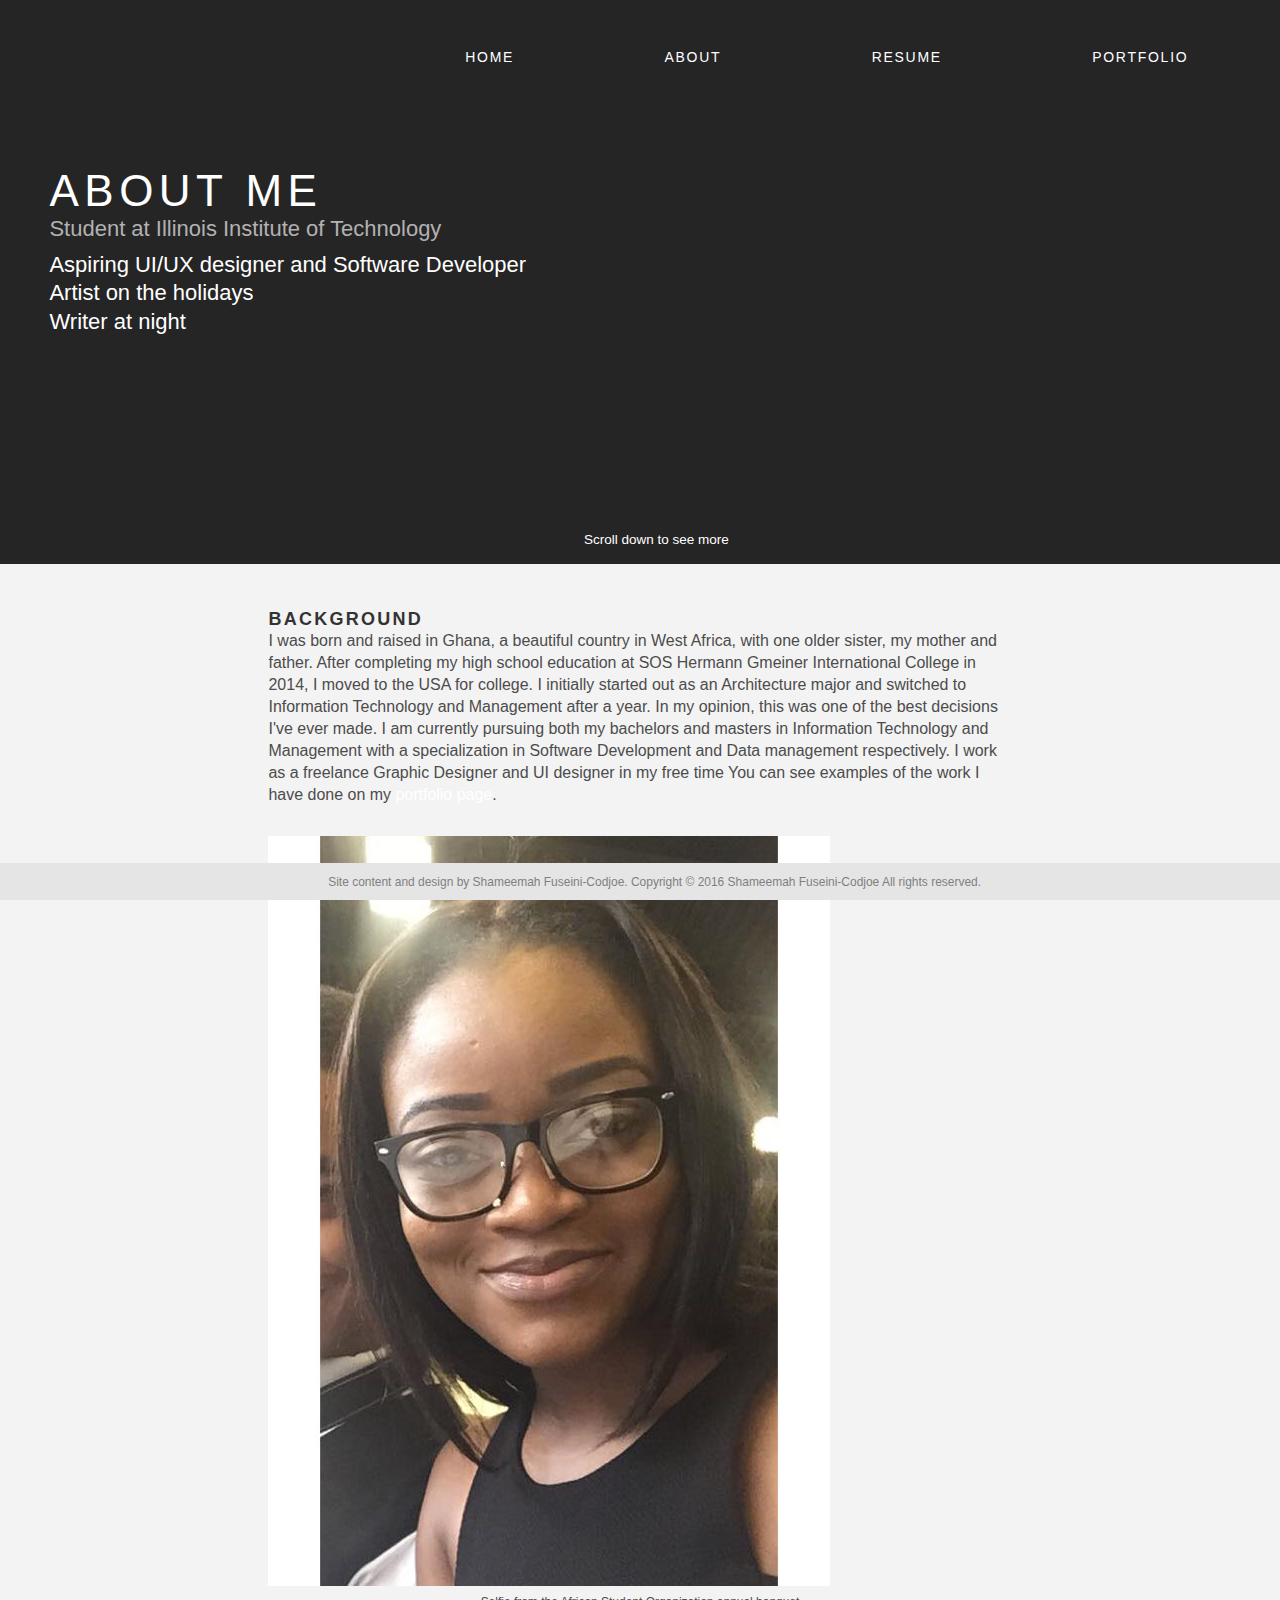
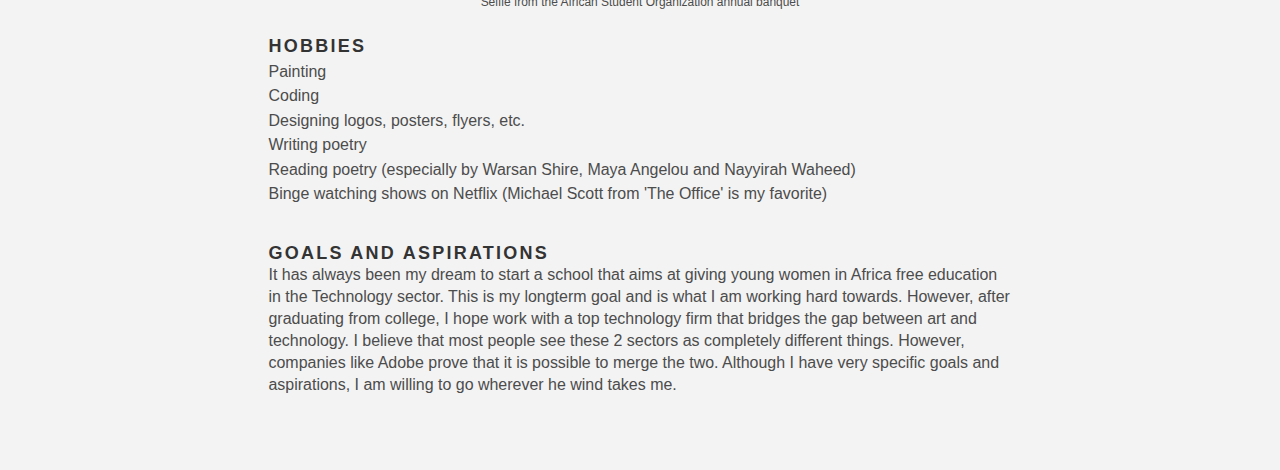
==== commit af0462fe: "Included more content and correct tabbing issues" ====
--- a/about/index.html
+++ b/about/index.html
@@ -13,9 +13,9 @@
       <!-- Nav Bar -->
         <nav id="navbar">
           <ul>
-          	<li><a href="/portfolio">Portfolio</a></li>
-          	<li><a href="/resume">Resume</a></li>
-          	<li id="active"><a href="/about">About</a></li>
+            <li><a href="/portfolio">Portfolio</a></li>
+            <li><a href="/resume">Resume</a></li>
+            <li id="active"><a href="/about">About</a></li>
             <li><a href="/index.html">Home</a></li>
           </ul>
         </nav>
@@ -39,11 +39,12 @@
           I was born and raised in Ghana, a beautiful country in West Africa, with one older
           sister, my mother and father. After completing my high school education at SOS 
           Hermann Gmeiner International College in 2014, I moved to the USA for college. I 
-          initially started out as an Architecture and switched to Information Technology 
+          initially started out as an Architecture major and switched to Information Technology 
           and Management after a year. In my opinion, this was one of the best decisions I've 
-          ever made. I am currently pursuing both my bachelors and masters in ITM with a 
+          ever made. I am currently pursuing both my bachelors and masters in Information Technology 
+          and Management with a 
           specialization in Software Development and Data management respectively. I
-          work as a freelance Graphic Designer in my free time. 
+          work as a freelance Graphic Designer and UI designer in my free time You can see examples of the work I have done on my <a class="socialmedia" href="/portfolio">portfolio page</a>. 
           </p>
         </section>
         
@@ -56,19 +57,18 @@
           <h2>Hobbies</h2>
           <ul class="hobbylist">
             <li>Painting</li>
-            <li>Writing</li>
-            <li>Binge watching shows on Netflix</li>
             <li>Coding</li>
             <li>Designing logos, posters, flyers, etc.</li>
+            <li>Writing poetry</li>
+            <li>Reading poetry (especially by Warsan Shire, Maya Angelou and Nayyirah Waheed)</li>
+            <li>Binge watching shows on Netflix (Michael Scott from 'The Office' is my favorite)</li>
           </ul>
         </section>
     
         <section class="goals">
           <h2>Goals and Aspirations</h2>
           <p>
-          After college, I hope work with a top technology firm that bridges the gap between art and technology. In the long term, I hope to own my very own Graphics Design firm and to start
-          a company that focuses on teaching young women in Ghana how to code. In terms of ITM,
-          I am willing to go wherever the wind takes me.
+          It has always been my dream to start a school that aims at giving young women in Africa free education in the Technology sector. This is my longterm goal and is what I am working hard towards. However, after graduating from college, I hope work with a top technology firm that bridges the gap between art and technology. I believe that most people see these 2 sectors as completely different things. However, companies like Adobe prove that it is possible to merge the two. Although I have very specific goals and aspirations, I am willing to go wherever he wind takes me.
           </p>
         </section>
       </main>
--- a/css/screen.css
+++ b/css/screen.css
@@ -26,9 +26,11 @@
   letter-spacing: 0.125em;
   text-transform: uppercase;
   font-weight: 500;
-}
-
-h2 {
+  color: #fff;
+}
+
+h2,
+h3 {
   padding-top: 0.611em;
   letter-spacing: 0.125em;
   text-transform: uppercase;
@@ -36,11 +38,17 @@
   color: #333333;
 }
 
+h4 {
+  color: #49311c;
+  font-weight: 500;
+}
+
 p {
   font-size: 0.888em;
 }
 
-h2:first-child {
+h2:first-child,
+h3:first-child {
   padding-top: 1.222em;
 }
 
@@ -78,11 +86,14 @@
 }
 
 footer {
-  margin: -2em -1.4em;
-  padding: 1.222em 0.916em;
+  padding: 0.611em 1.222em;
   background-color: #e5e5e5;
   color: #7f7f7f;
   font-size: 0.666em;
+  position: fixed;
+  bottom: 0;
+  left: 0;
+  right: 0;
 }
 
 /* ===== LAYOUT STYLES ===== */
@@ -92,7 +103,6 @@
 
 #mypicture figcaption {
   text-align: center;
-  font-size: 0.666em;
 }
 
 header {
@@ -103,12 +113,11 @@
 }
 
 #navbar ul li {
-  display: inline;
+  display: inline-block;
   float: right;
   padding: 0.916em;
   padding-left: 1.832em;
   margin: -0.458em;
-  font-size: 0.5555em; /* 12px @ 18px */
 }
 
 .goals {
@@ -120,6 +129,10 @@
   display: block;
 }
 
+#mypicture figcaption {
+  font-size: 0.666em;
+}
+
 header li {
   color: #f5f5f5;
 }
@@ -145,6 +158,7 @@
 #navbar ul li {
   text-transform: uppercase;
   letter-spacing: 0.125em;
+  font-size: 0.5555em; /* 12px @ 18px */
 }
 
 .bio {
@@ -172,6 +186,9 @@
   margin-bottom: -0.458em;
 }
 
+.publications {
+  margin-bottom: 1.222em;
+}
 #github {
   color: #4c4c4c;
 }
@@ -200,15 +217,10 @@
   main {
     margin: 1.222em 1.832em;
   }
-  header {
+  
+ header {
     padding-bottom: -1.222em;
-    background: url(../img/headerphoto1-3284-30-brighter.jpg) #262526;
-    background-size: cover;
-    -webkit-background-size: cover;
-    -moz-background-size: cover;
-    -o-background-size: cover;
-    background-repeat: no-repeat;
-  }
+   }
   
   h1 {
     font-size: 2.222em;
@@ -229,14 +241,28 @@
   }
   
   footer {
-   padding: 1.222em 1.832em;
-  }
+   padding-left:  3.664em;
+  }
+  .date {
+  float: right;
+  }
+}
+
+@media screen and (min-width:853px) {
+
+main {
+  margin-left: 7em;
+  margin-right: 7em;
+
+}
+
+footer {
+ text-align: center;
 }
 
 @media screen and (min-width: 1024px) {
   main {
     margin: 1.222em 14em;
-    text-align: center;
   }
   
   h1 {
@@ -258,6 +284,6 @@
 
   footer {
     text-align: center;
-  }
-  
+    
+  }
 }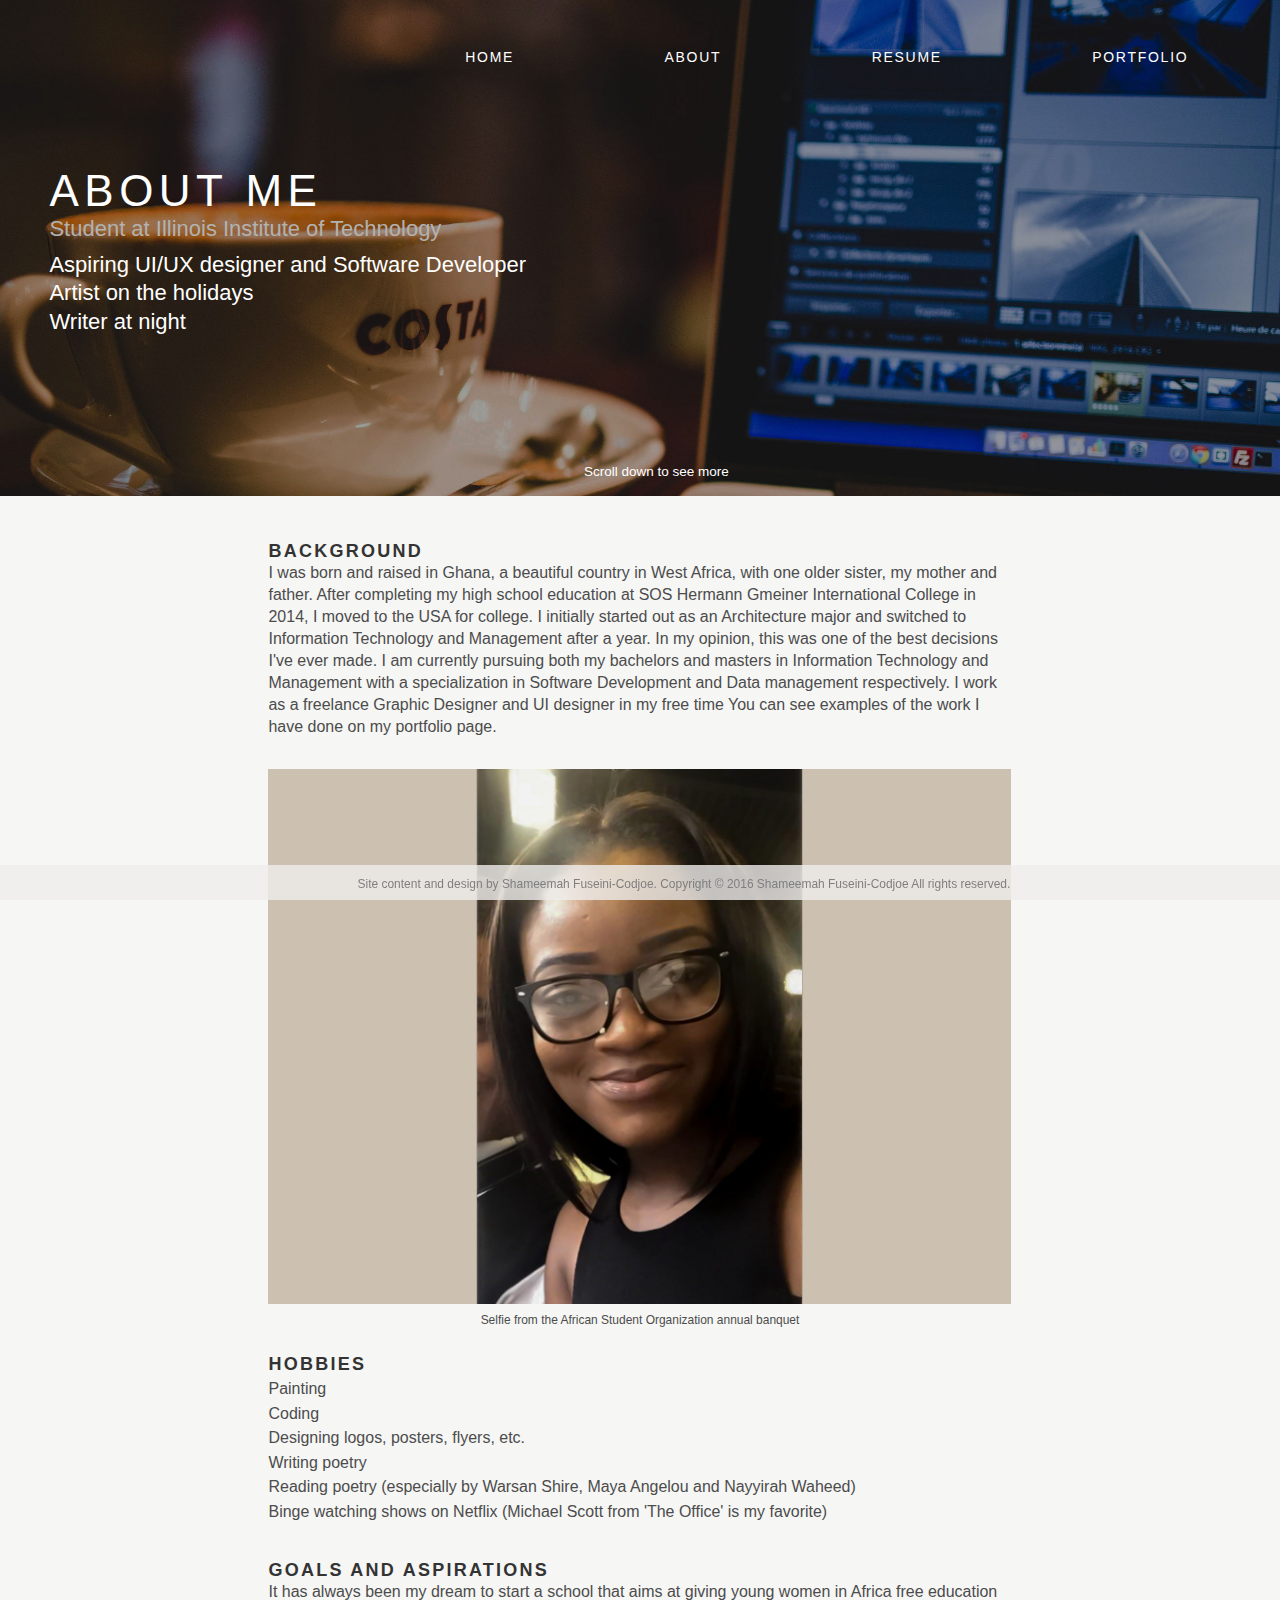
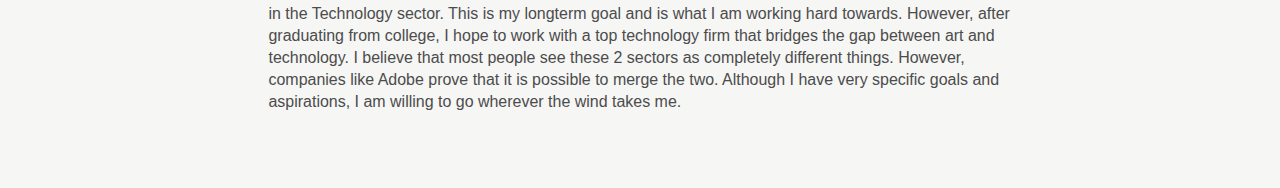
==== commit 10cb135f: "Corrected typos" ====
--- a/about/index.html
+++ b/about/index.html
@@ -68,7 +68,7 @@
         <section class="goals">
           <h2>Goals and Aspirations</h2>
           <p>
-          It has always been my dream to start a school that aims at giving young women in Africa free education in the Technology sector. This is my longterm goal and is what I am working hard towards. However, after graduating from college, I hope work with a top technology firm that bridges the gap between art and technology. I believe that most people see these 2 sectors as completely different things. However, companies like Adobe prove that it is possible to merge the two. Although I have very specific goals and aspirations, I am willing to go wherever he wind takes me.
+          It has always been my dream to start a school that aims at giving young women in Africa free education in the Technology sector. This is my longterm goal and is what I am working hard towards. However, after graduating from college, I hope to work with a top technology firm that bridges the gap between art and technology. I believe that most people see these 2 sectors as completely different things. However, companies like Adobe prove that it is possible to merge the two. Although I have very specific goals and aspirations, I am willing to go wherever the wind takes me.
           </p>
         </section>
       </main>
--- a/css/screen.css
+++ b/css/screen.css
@@ -6,8 +6,8 @@
 a,abbr,acronym,address,applet,article,aside,audio,b,big,blockquote,body,canvas,caption,center,cite,code,dd,del,details,dfn,div,dl,dt,em,embed,fieldset,figcaption,figure,footer,form,h1,h2,h3,h4,h5,h6,header,hgroup,html,i,iframe,img,ins,kbd,label,legend,li,mark,menu,nav,object,ol,output,p,pre,q,ruby,s,samp,section,small,span,strike,strong,sub,summary,sup,table,tbody,td,tfoot,th,thead,time,tr,tt,u,ul,var,video{margin:0;padding:0;border:0;font:inherit;vertical-align:baseline}article,aside,details,figcaption,figure,footer,header,hgroup,main,menu,nav,section{display:block}html{line-height:1}body{line-height:inherit}ol,ul{list-style:none}blockquote,q{quotes:none}blockquote:after,blockquote:before,q:after,q:before{content:'';content:none}table{border-collapse:collapse;border-spacing:0}
 /* stylelint-enable */
 
+
 /* ===== BASE STYLES ===== */
-
 /* Setting type to a minor third modular scale - 4:3
 http://www.modularscale.com/?18&px&1.2&web&text */
 
@@ -15,7 +15,7 @@
   font-size: 1.125em;  /* 18px */
   line-height: 1.222em;  /* 22px @ 18px = 1.2222 */
   color: #4c4c4c;
-  background-color: #f3f3f3;
+  background-color: #f6f6f5;
   font-family: Gotham, sans-serif;
   font-weight: 100;
 }
@@ -39,17 +39,17 @@
 }
 
 h4 {
+  padding-bottom: 0;
   color: #49311c;
   font-weight: 500;
 }
 
+li h4 {
+  margin-top: -0.611em;
+}
+
 p {
   font-size: 0.888em;
-}
-
-h2:first-child,
-h3:first-child {
-  padding-top: 1.222em;
 }
 
 p,
@@ -71,29 +71,46 @@
   max-width: 100%;
 }
 
+video {
+  width: 100%;
+}
+
 header {
-  background: url(../img/headerphoto1-3284-30.jpg) #262526;
+  background: url(../img/headerphoto1-2000-10.jpg) #49311c;
+  -webkit-background-size: 100%; 
+  -moz-background-size: 100%; 
+  -o-background-size: 100%; 
+  background-size: 100%;
+  -webkit-background-size: cover;
+  -moz-background-size: cover; 
+  -o-background-size: cover;
   background-size: cover;
-  -webkit-background-size: cover;
-  -moz-background-size: cover;
-  -o-background-size: cover;
   background-repeat: no-repeat;
   text-align: left;
 }
 
+header li {
+  color: #f5f5f5;
+}
+
 figure {
   padding-top: 0.6111em;
 }
 
+figcaption {
+  font-size: 0.666em;
+}
+
 footer {
   padding: 0.611em 1.222em;
-  background-color: #e5e5e5;
+  background-color: rgba(239,238,236,0.8);
   color: #7f7f7f;
   font-size: 0.666em;
   position: fixed;
   bottom: 0;
   left: 0;
-  right: 0;
+  height: 1.666em;
+  width: 100%;
 }
 
 /* ===== LAYOUT STYLES ===== */
@@ -110,9 +127,155 @@
   margin-top: -1.222em;
   padding: 0.916em;
   padding-bottom: 4em;
+  height: 100%;
+}
+
+h3 {
+  padding-bottom: 0.6111em;
+}
+
+h3:first-child,
+h3:last-child {
+  margin-bottom: -0.611em;
+}
+
+h2:first-child,
+h3:first-child {
+  padding-top: 1.222em;
+}
+
+.goals {
+  padding-bottom: 0.6111em;
+}
+
+/* ===== MODULAR STYLES ===== */
+#mypicture {
+  display: block;
+  width: 100%;
+  max-width: 100%;
+}
+
+#school {
+  color: #b2b2b2;
+}
+
+#scroll {
+  padding-top: 9em;
+  margin-bottom: -6em;
+  font-size: 0.75em;
+  text-align: center;
+}
+
+#pubs {
+  margin-bottom: 0.611em;
+}
+
+li:last-child {
+  padding-bottom: 0;
+}
+
+nav a:hover {
+  text-decoration: underline;
+}
+
+.bio {
+  padding-top: 9em;
+}
+
+.summary {
+  margin-bottom: -0.611em;
+}
+
+.anomaly {
+  margin-bottom: -0.3055em;
+}
+
+.courses {
+  margin-top: -1.832em;
+}
+
+.poetry figure {
+  width: 100%;
+}
+
+.hobbies h2 {
+  padding-bottom: 0.6111em;
+}
+
+.hobbies li {
+  font-size: 0.888em;
+  margin-top: -0.458em;
+  margin-bottom: -0.458em;
+}
+
+.publications {
+  margin-bottom: 1.222em;
+}
+
+.tools {
+  margin-bottom: -1.833em;
+}
+
+.location {
+  font-weight: 400;
+}
+
+.activities li {
+  font-size: 0.888em;
+  margin-top: -0.6111em;
+  margin-bottom: 0.3055em;
+}
+
+.proj-desc li {
+  font-size: 0.888em;
+  margin-top: -1.222em;
+  margin-bottom: 0.3055em;
+}
+
+.features,
+.tools {
+  margin-top: 1.222em;
+}
+
+.features li,
+.tools li {
+  list-style-type: square;
+  margin-top: -1.222em;
+  list-style-position: inside;
+}
+
+.technicalskills h4 {
+  margin-bottom: -1.222em;
+}
+
+.technicalskills ul .tools {
+  margin-bottom: 0.3055em;
+}
+
+header li:last-child {
+  margin-bottom: 1.22em;;
+}
+
+.activities li:last-child {
+  margin-bottom: -0.3055em;
+}
+
+.awards li:first-child {
+  margin-bottom: -0.3055em;
+}
+
+.projects .tools li:last-child {
+  margin-bottom: -0.3055em;
+}
+
+.technicalskills h4:first-child {
+  margin-top: 0.611em;
 }
 
 #navbar ul li {
+  text-transform: uppercase;
+  letter-spacing: 0.125em;
+  font-size: 0.5555em; /* 12px @ 18px */
   display: inline-block;
   float: right;
   padding: 0.916em;
@@ -120,75 +283,6 @@
   margin: -0.458em;
 }
 
-.goals {
-  padding-bottom: 0.6111em;
-}
-
-/* ===== MODULAR STYLES ===== */
-#mypicture {
-  display: block;
-}
-
-#mypicture figcaption {
-  font-size: 0.666em;
-}
-
-header li {
-  color: #f5f5f5;
-}
-
-li:last-child {
-  padding-bottom: 0;
-}
-
-header li:last-child {
-  margin-bottom: 1.22em;;
-}
-
-
-#school {
-  color: #b2b2b2;
-}
-
-nav a:hover {
-  text-decoration: underline;
-  
-}
-
-#navbar ul li {
-  text-transform: uppercase;
-  letter-spacing: 0.125em;
-  font-size: 0.5555em; /* 12px @ 18px */
-}
-
-.bio {
-  padding-top: 9em;
-}
-
-.summary {
-  margin-bottom: -0.611em;
-}
-
-#scroll {
-  padding-top: 14em;
-  margin-bottom: -6em;
-  font-size: 0.75em;
-  text-align: center;
-}
-
-.hobbies h2{
-  padding-bottom: 0.6111em;
-}
-
-.hobbies li {
-  font-size: 0.888em;
-  margin-top: -0.458em;
-  margin-bottom: -0.458em;
-}
-
-.publications {
-  margin-bottom: 1.222em;
-}
 #github {
   color: #4c4c4c;
 }
@@ -205,30 +299,90 @@
   font-style: italic;
 }
 
+.date {
+  color: #614126;
+  font-weight: 400;
+}
+
+.socialmedia {
+  color: #4c4c4c;
+}
+
+.socialmedia:hover {
+  text-decoration: underline;
+}
+
+.sub-h {
+  margin-top: -0.6111em;
+  font-weight: 500;
+  font-size: 0.888em;
+  margin-bottom: -1.222em;
+}
+
+.sub-subh {
+  font-weight: 100;
+}
+
+.gpa {
+  display: inline-block;
+  font-size: 0.888em;
+  padding-right: 1.832em;
+  margin-top: -0.6111em;
+  font-weight: 400;
+  margin-bottom: -1.222em;
+
+}
+
+.gpanum {
+  font-weight: 100;
+  padding-top: -0.611em;
+}
+
+.company {
+  font-weight: 400;
+}
+
+.position, .company, .location {
+  margin-top: -0.6111em;
+}
+
+.company, .location {
+  margin-top: -0.6111em;
+  font-size: 0.888em;
+}
+
 /* ===== STATE STYLES ===== */
-@media screen and (min-width: 360px) {
+@media screen and (min-width: 22.5em) {
   #navbar ul li {
-  font-size: 0.666em; /* 12px @ 18px */
-  }
-  }
-  
-@media screen and (min-width: 768px) {
+    font-size: 0.666em; /* 12px @ 18px */
+  }
+}
+
+@media screen and (min-width: 48em) {
 
   main {
     margin: 1.222em 1.832em;
   }
-  
- header {
+
+  header {
     padding-bottom: -1.222em;
-   }
-  
+  }
+
   h1 {
     font-size: 2.222em;
   }
-  
+
+  h4 {
+    padding-top: 0.6111em;
+  }
+
   .bio {
-  padding-left: 1.832em;
-  padding-top: 7em;
+    padding-left: 1.832em;
+    padding-top: 7em;
+  }
+
+  header li {
+    color: #ffffff;
   }
 
   #navbar ul li {
@@ -236,54 +390,48 @@
     margin: 0.916em;
   }
 
-  header li {
-    color: #ffffff;
-  }
-  
   footer {
-   padding-left:  3.664em;
-  }
-  .date {
-  float: right;
-  }
-}
-
-@media screen and (min-width:853px) {
-
-main {
-  margin-left: 7em;
-  margin-right: 7em;
-
-}
-
-footer {
- text-align: center;
-}
-
-@media screen and (min-width: 1024px) {
+    padding-left: 3.664em;
+  }
+}
+
+@media screen and (min-width: 53.3125em) {
+
+  main {
+    margin-left: 7em;
+    margin-right: 7em;
+
+  }
+
+  footer {
+    text-align: center;
+  }
+}
+
+@media screen and (min-width: 64em) {
   main {
     margin: 1.222em 14em;
   }
-  
+
   h1 {
-  font-size: 2.444em; /*44px/18px */
-  }
-  
+    font-size: 2.444em; /*44px/18px */
+  }
+
   #navbar ul li {
     font-size: 0.777em; /* 14px @ 18px */
   }
-  
+
   .summary {
     font-size: 1.222em;
     margin-bottom: -0.3055em;;
   }
-  
+
   #school {
     font-size: 1.222em;
   }
 
   footer {
     text-align: center;
-    
-  }
-}+  }
+}
+
